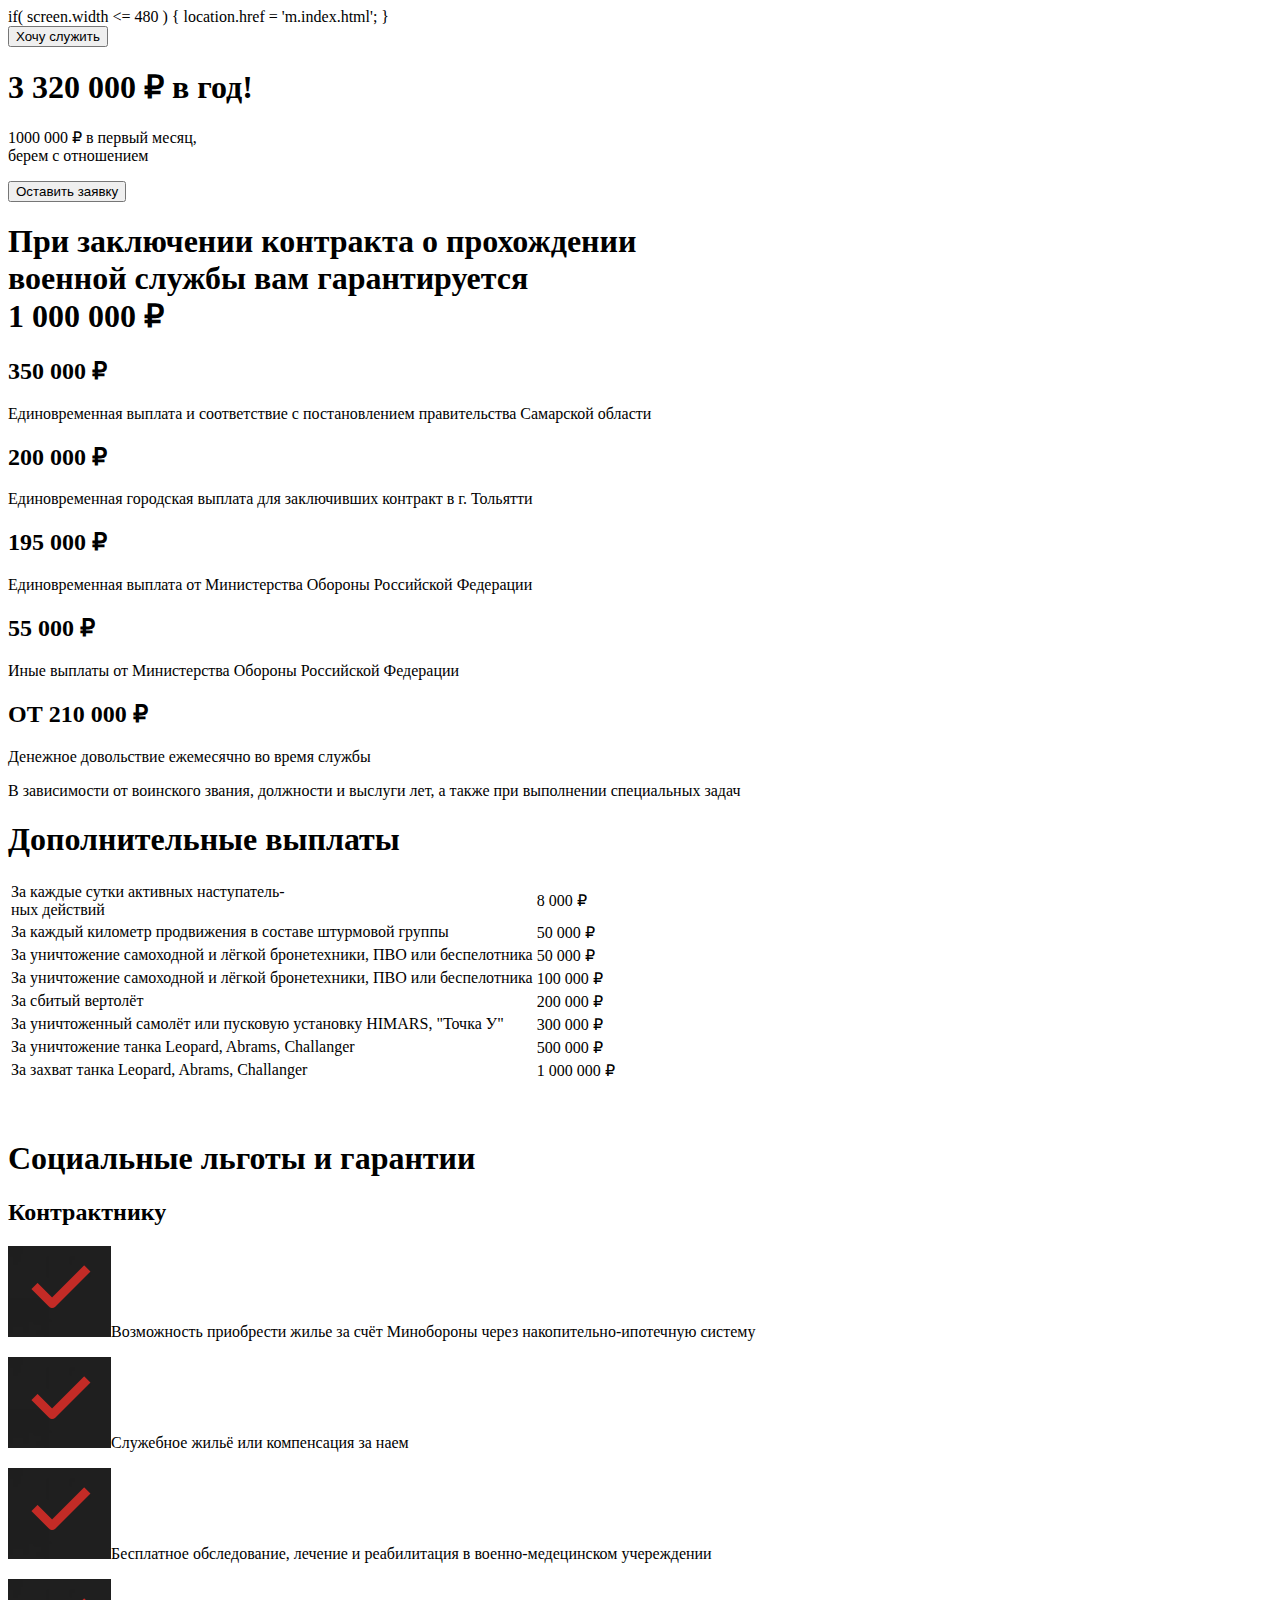
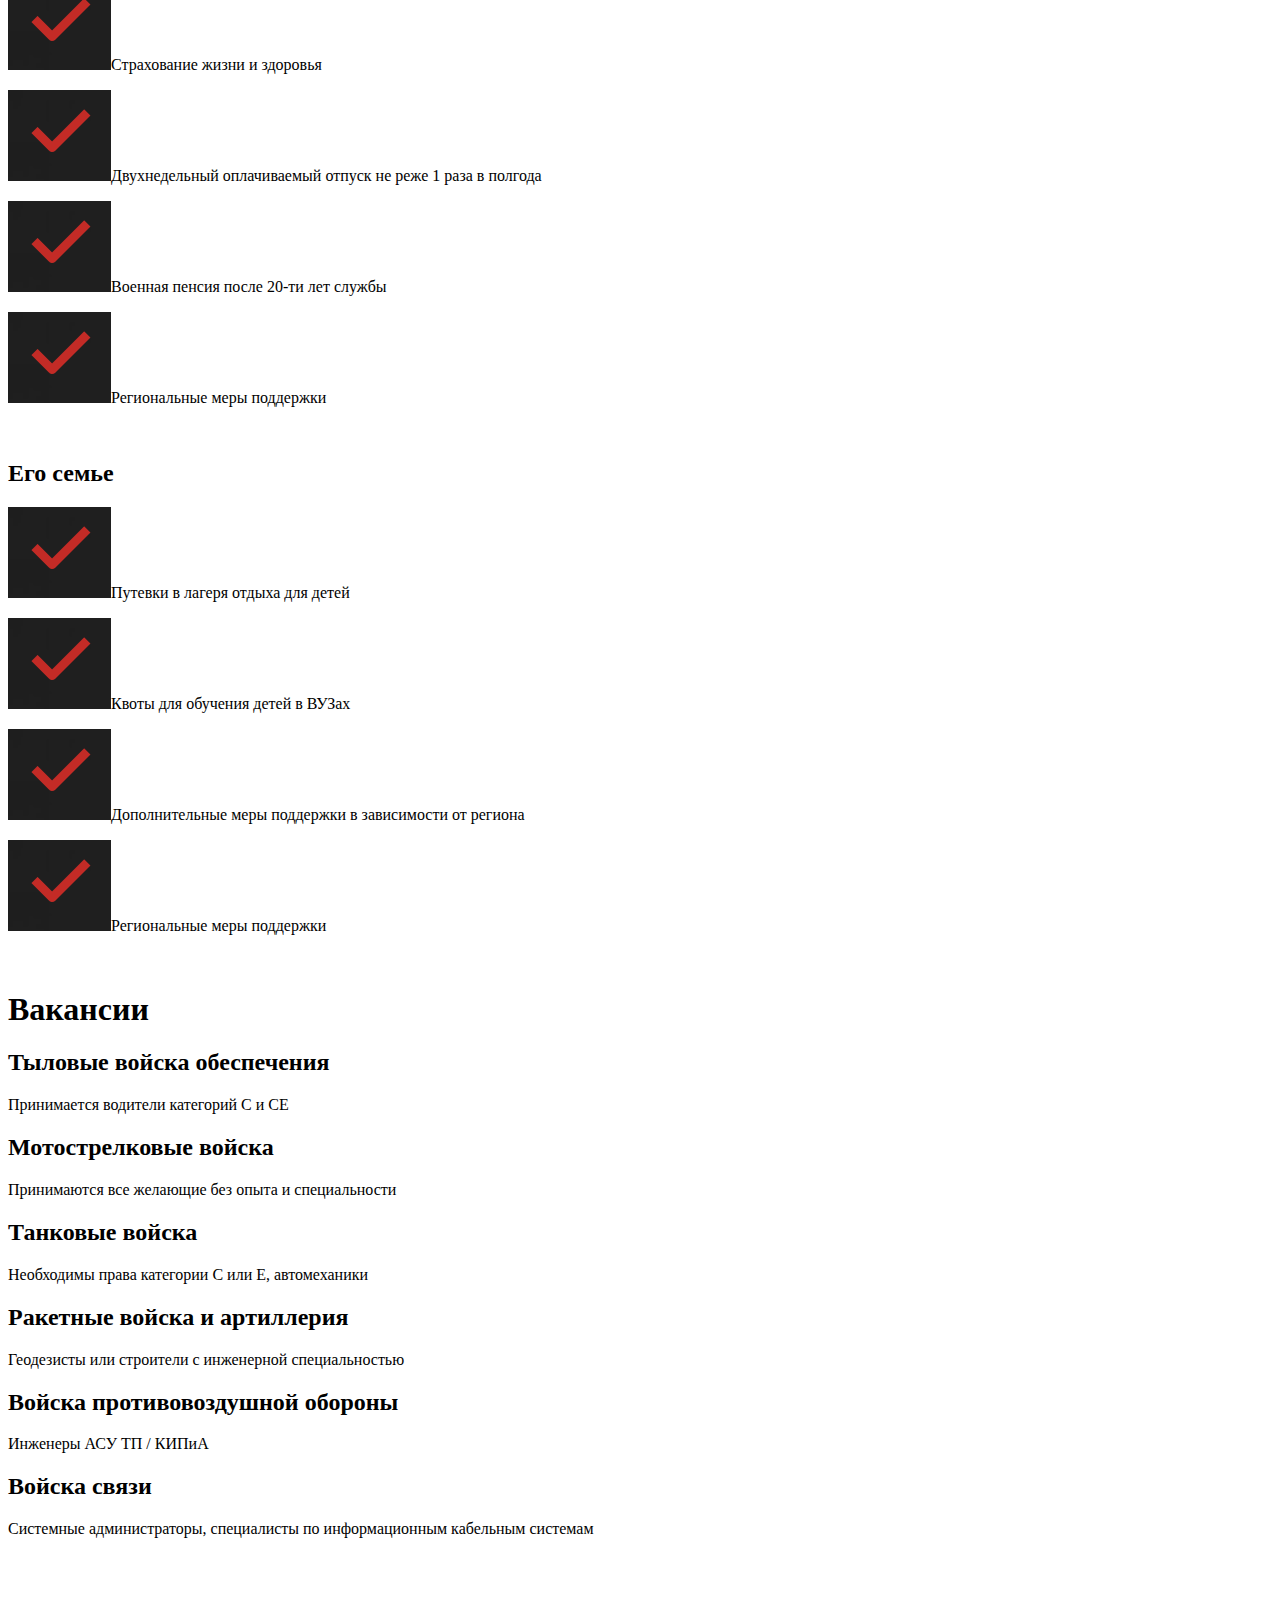
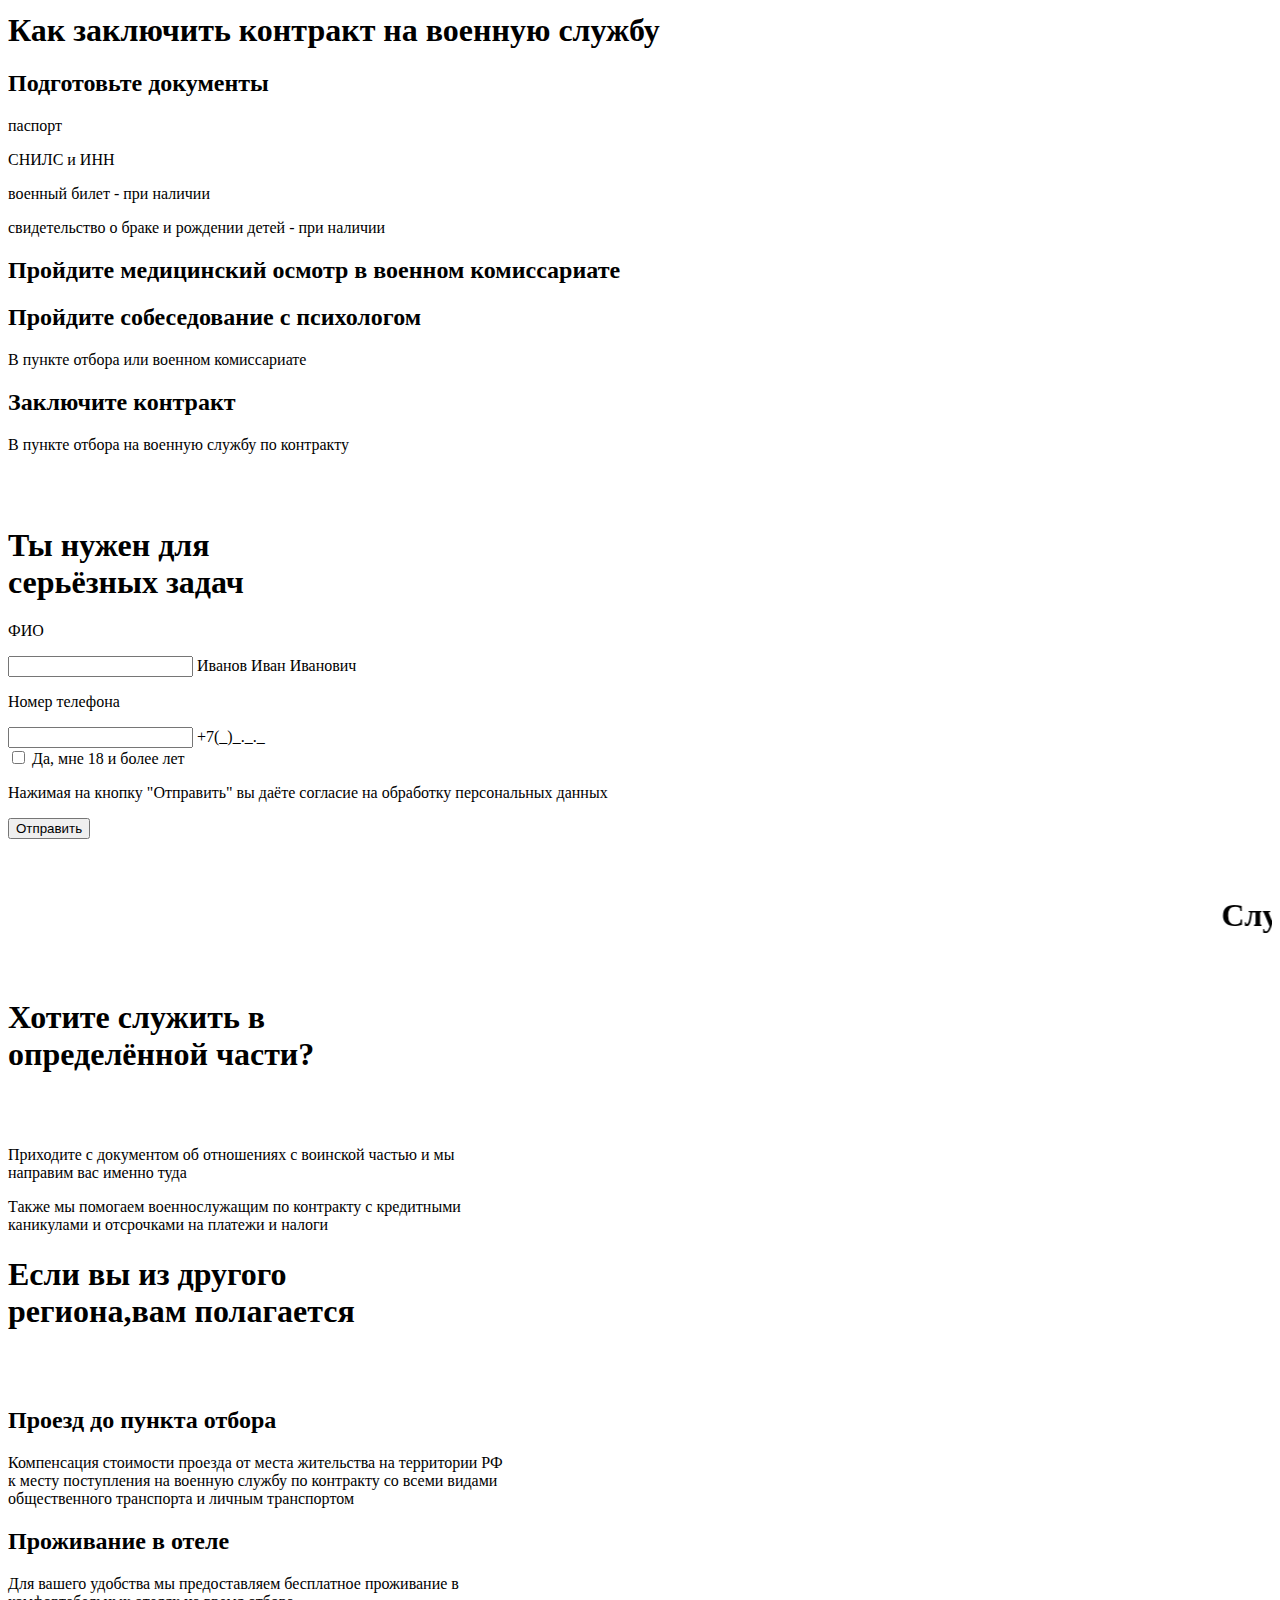
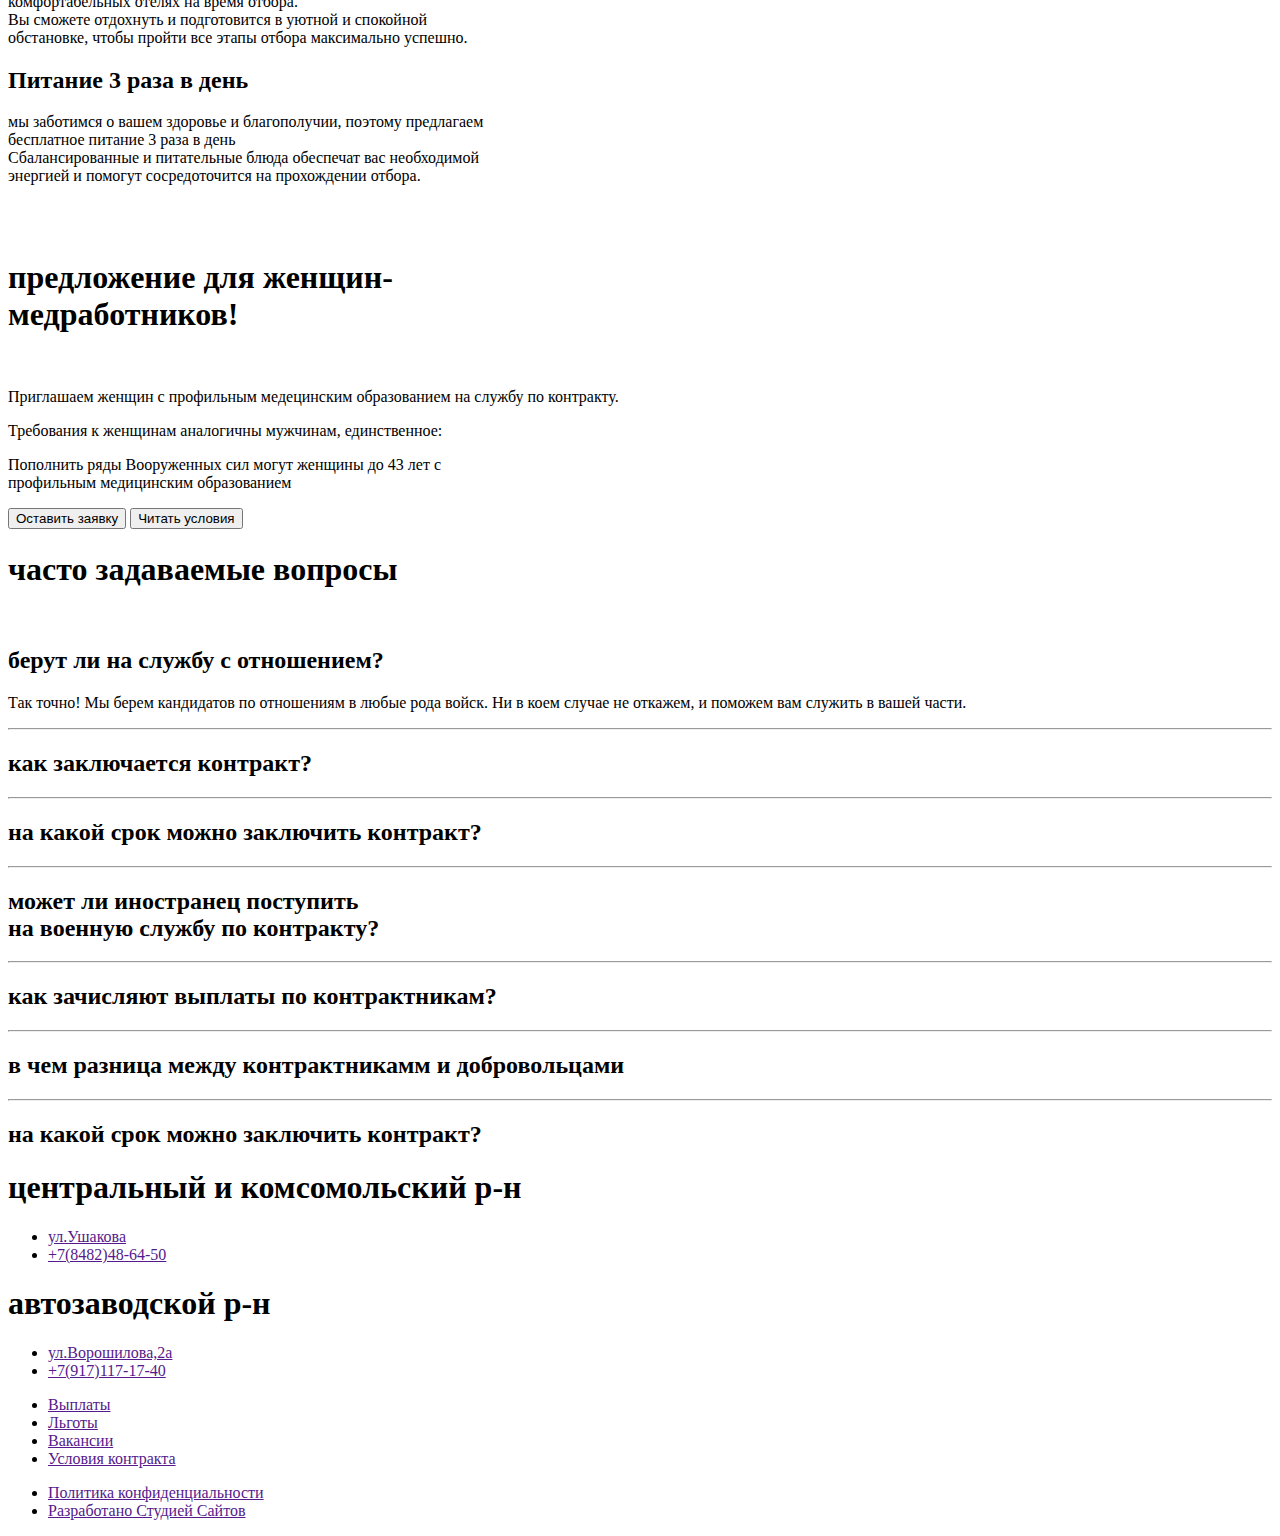
==== m.index.html @ 11452a73 "Add files via upload" ====
<!DOCTYPE html>
<html lang="en">
<head>
    <meta charset="UTF-8">
    <meta http-equiv="X-UA-Compatible" content="IE=edge">
    <meta name="viewport" content="width=device-width, initial-scale=1.0">
    <title>Индекс (М)</title>
    <a href="tel:15032084566" class="phone-link"></a>
    <link rel="stylesheet" href="mobile.css" media="handheld, only screen and (max-device-width:480px)"/>
    if( screen.width <= 480 ) {
     location.href = 'm.index.html';
    }
</head>
<body>
    <!--Шапка сайта header-->
    <header>
        <div class="contener">
            <div class="right_header">
                <button>Хочу служить</button>
            </div>
        </div>
    </header>

    <!--Баннер Hero Block-->
    <div class="HeroBlock">
        <div class="contener">
            <div class="padding">
                <h1>3 320 000 ₽ в год!</h1>
                <p>1000 000 ₽ в первый месяц, <br> берем с отношением</p>
                <button>Оставить заявку</button>
            </div>
        </div>
    </div>
    
    <!--Контракт Payouts-->
    <div class="Payouts">
        <div class="contener">
            <div class="padding">
                <h1>
                    При заключении контракта о прохождении<br>военной службы вам гарантируется<br>
                    <div class="price">
                        1 000 000 ₽
                    </div>
                </h1>
                
                <h2>350 000 ₽</h2>
                <p>Единовременная выплата и соответствие с постановлением правительства Самарской области</p>
                
                <h2>200 000 ₽</h2>
                <p>Единовременная городская выплата для заключивших контракт в г. Тольятти</p>
                
                <h2>195 000 ₽</h2>
                <p>Единовременная выплата от Министерства Обороны Российской Федерации</p>
                
                <h2>55 000 ₽</h2>
                <p>Иные выплаты от Министерства Обороны Российской Федерации</p>
                
                <h2>ОТ 210 000 ₽</h2>
                <p>Денежное довольствие ежемесячно во время службы</p>
                <p>В зависимости от воинского звания, должности и выслуги лет, а также при выполнении специальных задач</p>
                
            </div>
        </div>
    </div>

    <!--Дополнительные выплаты Additional Payouts-->
    <div class="AdditionalPayouts">
        <div class="contener">
            <div class="padding">
                <h1>Дополнительные выплаты</h1>
                <table>
                    <tr>
                        <td>За каждые сутки активных наступатель-<br>ных действий</td>
                        <div class="payment">
                            <td>8 000 ₽</td>
                        </div>
                    </tr>
                    <tr>
                        <td>За каждый километр продвижения в составе штурмовой группы</td>
                        <div class="payment">
                            <td>50 000 ₽</td>
                        </div>
                    </tr>
                    <tr>
                        <td>За уничтожение самоходной и лёгкой бронетехники, ПВО или беспелотника</td>
                        <div class="payment">
                            <td>50 000 ₽</td>
                        </div>
                    </tr>
                    <tr>
                        <td>За уничтожение самоходной и лёгкой бронетехники, ПВО или беспелотника</td>
                        <div class="payment">
                            <td>100 000 ₽</td>
                        </div>
                    </tr>
                    <tr>
                        <td>За сбитый вертолёт</td>
                        <div class="payment">
                            <td>200 000 ₽</td>
                        </div>
                    </tr>
                    <tr>
                        <td>За уничтоженный самолёт или пусковую установку HIMARS, "Точка У"</td>
                        <div class="payment">
                            <td>300 000 ₽</td>
                        </div>
                    </tr>
                    <tr>
                        <td>За уничтожение танка Leopard, Abrams, Challanger</td>
                        <div class="payment">
                            <td>500 000 ₽</td>
                        </div>
                    </tr>
                    <tr>
                        <td>За захват танка Leopard, Abrams, Challanger</td>
                        <div class="payment">
                            <td>1 000 000 ₽</td>
                        </div>
                    </tr>
                </table>
            </div>
        </div>
    </div>
    <br></br>

    <!--Льготы и гарантии Social Benefits-->
    <div class="SocialBenefits">
        <div class="contener">
            <h1>Социальные льготы и гарантии</h1>
            <div class="contractor">
                <!--Контрактнику-->
                <h2>Контрактнику</h2>
                <p><img src="img/галочка.png" alt="">Возможность приобрести жилье за счёт Минобороны через накопительно-ипотечную систему</p>
                <p><img src="img/галочка.png" alt="">Служебное жильё или компенсация за наем</p>
                <p><img src="img/галочка.png" alt="">Бесплатное обследование, лечение и реабилитация в военно-медецинском учереждении</p>
                <p><img src="img/галочка.png" alt="">Страхование жизни и здоровья</p>
                <p><img src="img/галочка.png" alt="">Двухнедельный оплачиваемый отпуск не реже 1 раза в полгода</p>
                <p><img src="img/галочка.png" alt="">Военная пенсия после 20-ти лет службы</p>
                <p><img src="img/галочка.png" alt="">Региональные меры поддержки</p>
            </div>
        </div>
    <br>
    </div>
    <div class="SocialBenefits">
        <div class="contener">
            <div class="family">
                <!--Его семье-->
                <h2>Его семье</h2>
                <p><img src="img/галочка.png" alt="">Путевки в лагеря отдыха для детей</p>
                <p><img src="img/галочка.png" alt="">Квоты для обучения детей в ВУЗах</p>
                <p><img src="img/галочка.png" alt="">Дополнительные меры поддержки в зависимости от региона</p>
                <p><img src="img/галочка.png" alt="">Региональные меры поддержки</p>
            </div>
        </div>
    </div>
<br>
<!--Вакансии Vacancies-->
<div class="Vacancies">
    <div class="contener">
        <!--<div class="product_top">
            <div class="product_top_left">
                <img src="img/9.jpg" alt="">
            </div>-->
            <div class="product_top_right">
                <div class="product_top_right">
                    <h1>Вакансии</h1>
                    
                    <h2>Тыловые войска обеспечения</h2>
                    <p>Принимается водители категорий C и CE</p>
                    
                    <h2>Мотострелковые войска</h2>
                    <p>Принимаются все желающие без опыта и специальности</p>
                    
                    <h2>Танковые войска</h2>
                    <p>Необходимы права категории C или Е, автомеханики</p>
                    
                    <h2>Ракетные войска и артиллерия</h2>
                    <p>Геодезисты или строители с инженерной специальностью</p>
                    
                    <h2>Войска противовоздушной обороны</h2>
                    <p>Инженеры АСУ ТП / КИПиА</p>
                    
                    <h2>Войска связи</h2>
                    <p>Системные администраторы, специалисты по информационным кабельным системам</p>
                </div>
            </div>
    </div>
</div>
<br></br>
<!--Контракт Сontract Terms-->
<div class="СontractTerms">
    <div class="contener">
        <h1>Как заключить контракт на военную службу</h1>
        
        <h2>Подготовьте документы</h2>
        <p>паспорт</p>
        <p>СНИЛС и ИНН</p>
        <p>военный билет - при наличии</p>
        <p>свидетельство о браке и рождении детей - при наличии</p>
        
        <h2>Пройдите медицинский осмотр в военном комиссариате</h2>
        
        <h2>Пройдите собеседование с психологом</h2>
        <p>В пункте отбора или военном комиссариате</p>
        
        <h2>Заключите контракт</h2>
        <p>В пункте отбора на военную службу по контракту</p>
        
        <br></br>
    </div>  
</div>

<!--Регистрация CTA-->
<div class="CTA">
    <div class="contener">
        <div class="product_top">
            <div class="product_top_left">
                <h1>Ты нужен для<br>серьёзных задач</h1>
            </div>
                        <div class="product_top_right_price_left">
                                <div class="price">
                                    <div class="contener">
                                        <form action="">
                                            <p>ФИО</p>
                                            <div class="product_top_right_price_left_btn">
                                            <span>
                                                <input type="" id="Иванов Иван Иванович" name="kg">
                                                <label for="Иванов Иван Иванович">Иванов Иван Иванович</label>
                                            </span>
                                            </div>
                                        </form>
                                        <form action="">
                                            <p>Номер телефона</p>
                                            <div class="product_top_right_price_left_btn">
                                            <span>
                                                <input type="" id="1" name="kg">
                                                <label for="2">+7(_)_._._</label>
                                            </span>
                                            </div>
                                        </form>
                                    </div>
                                </div>
                            <div class="checkbox">
                                <input type="checkbox" name="subscribe"> Да, мне 18 и более лет
                            </div>
                            <div class="approval">
                               <p>Нажимая на кнопку "Отправить" вы даёте согласие на обработку персональных данных </p> 
                            </div>
                            <button>Отправить</button>
                        </div>
                    </div>
            </div>
        </div>
    </div>
</div>

<!--Бегущая строка Separator-->
<div class="Separator">
    <div class="contener">
            <br><br>
            <marquee><h1>Служба по контракту - престижная мужская работа</h1></marquee>
            <br><br>
    </div>  
</div>

<!--Реклама Frame 82 help-->
<div class="help">
    <div class="contener">
            <h1>Хотите служить в <br> определённой части?</h1>
            <br></br>
            <p>Приходите с документом об отношениях с воинской частью и мы <br> направим вас именно туда</p>
            <p>Также мы помогаем военнослужащим по контракту с кредитными <br> каникулами и отсрочками на платежи и налоги</p>
    </div>  
</div>

<!--Другой регион Frame 81 company-->
<div class="company">
    <div class="contener">
            <h1>Если вы из другого<br>региона,вам полагается</h1>
            <br></br>
            <div class="transit">
                <h2>Проезд до пункта отбора</h2>
                <p>Компенсация стоимости проезда от места жительства на территории РФ 
                <br> к месту поступления на военную службу по контракту со всеми видами 
                <br> общественного транспорта и личным транспортом</p>
            </div>
            
            <div class="habitation">
                <h2>Проживание в отеле</h2>
                <p>Для вашего удобства мы предоставляем бесплатное проживание в <br> комфортабельных отелях на время отбора. <br>
                Вы сможете отдохнуть и подготовится в уютной и спокойной <br> обстановке, чтобы пройти все этапы отбора максимально успешно.</p>
            </div>
            
            <div class="nutrition">
                <h2>Питание 3 раза в день</h2>
                <p>мы заботимся о вашем здоровье и благополучии, поэтому предлагаем <br>
                бесплатное питание 3 раза в день<br>
                Сбалансированные и питательные блюда обеспечат вас необходимой <br>
                энергией и помогут сосредоточится на прохождении отбора.</p>
                <br></br>
            </div>
    </div>  
</div>

<!--Предложение для женщин Offer to Nurses-->
    <div class="OfferToNurses">
        <div class="contener">
            <div class="padding">
                <h1>предложение для женщин-<br>медработников!</h1>
                <br>
                <p>Приглашаем женщин с профильным медецинским образованием на службу по контракту.</p>
                
                <p>Требования к женщинам аналогичны мужчинам, единственное:</p>
                
                <p>Пополнить ряды Вооруженных сил могут женщины до 43 лет с<br>
                профильным медицинским образованием</p>
                
                <button>Оставить заявку</button>
                <button>Читать условия</button>
            </div>
        </div>
    </div>
    
<!--Часто задаваемые вопросы FAQ-->
<div class="FAQ">
        <div class="contener">
            <div class="padding">
                <h1>часто задаваемые вопросы</h1>
                <br>
                <div class="red">
                    <h2>берут ли на службу с отношением?</h2>
                </div>
                <p>Так точно! Мы берем кандидатов по отношениям в любые рода войск. Ни в коем случае не откажем, и поможем вам служить в вашей части.</p>
                <hr>
                <h2>как заключается контракт?</h2>
                <hr>
                <h2>на какой срок можно заключить контракт?</h2>
                <hr>
                <div class="white">
                    <h2>может ли иностранец поступить<br>на военную службу по контракту?</h2>
                </div>
                <hr>
                <h2>как зачисляют выплаты по контрактникам?</h2>
                <hr>
                <h2>в чем разница между контрактникамм и добровольцами</h2>
                <hr>
                <h2>на какой срок можно заключить контракт?</h2>
            </div>
        </div>
</div>
    
<!--Подвал Footer-->
<div class="Footer">
    <div class="footer-middle">
        <div class="footer-menu clearfix">
            <h1>центральный и комсомольский р-н</h1>
            <ul>
                <li><a href="">ул.Ушакова</a></li>
                <li><a href="">+7(8482)48-64-50</a></li>
            </ul>
            <h1>автозаводской р-н</h1>
            <ul>
                <li><a href="">ул.Ворошилова,2а</a></li>  
                <li><a href="">+7(917)117-17-40</a></li>
            </ul>
        </div>
        <div class="footer-menu">
            <ul>
                    <li><a href="">Выплаты</a></li>
                    <li><a href="">Льготы</a></li>
                    <li><a href="">Вакансии</a></li>
                    <li><a href="">Условия контракта</a></li>
            </ul>
        </div>
        <div class="label">
            <ul>
                    <li><a href="">Политика конфиденциальности</a></li>
                    <li><a href="">Разработано Студией Сайтов</a></li>
            </ul>
        </div> 
    </div>
</div>
<?php include("m.style.css"); ?>

</body>
</html>
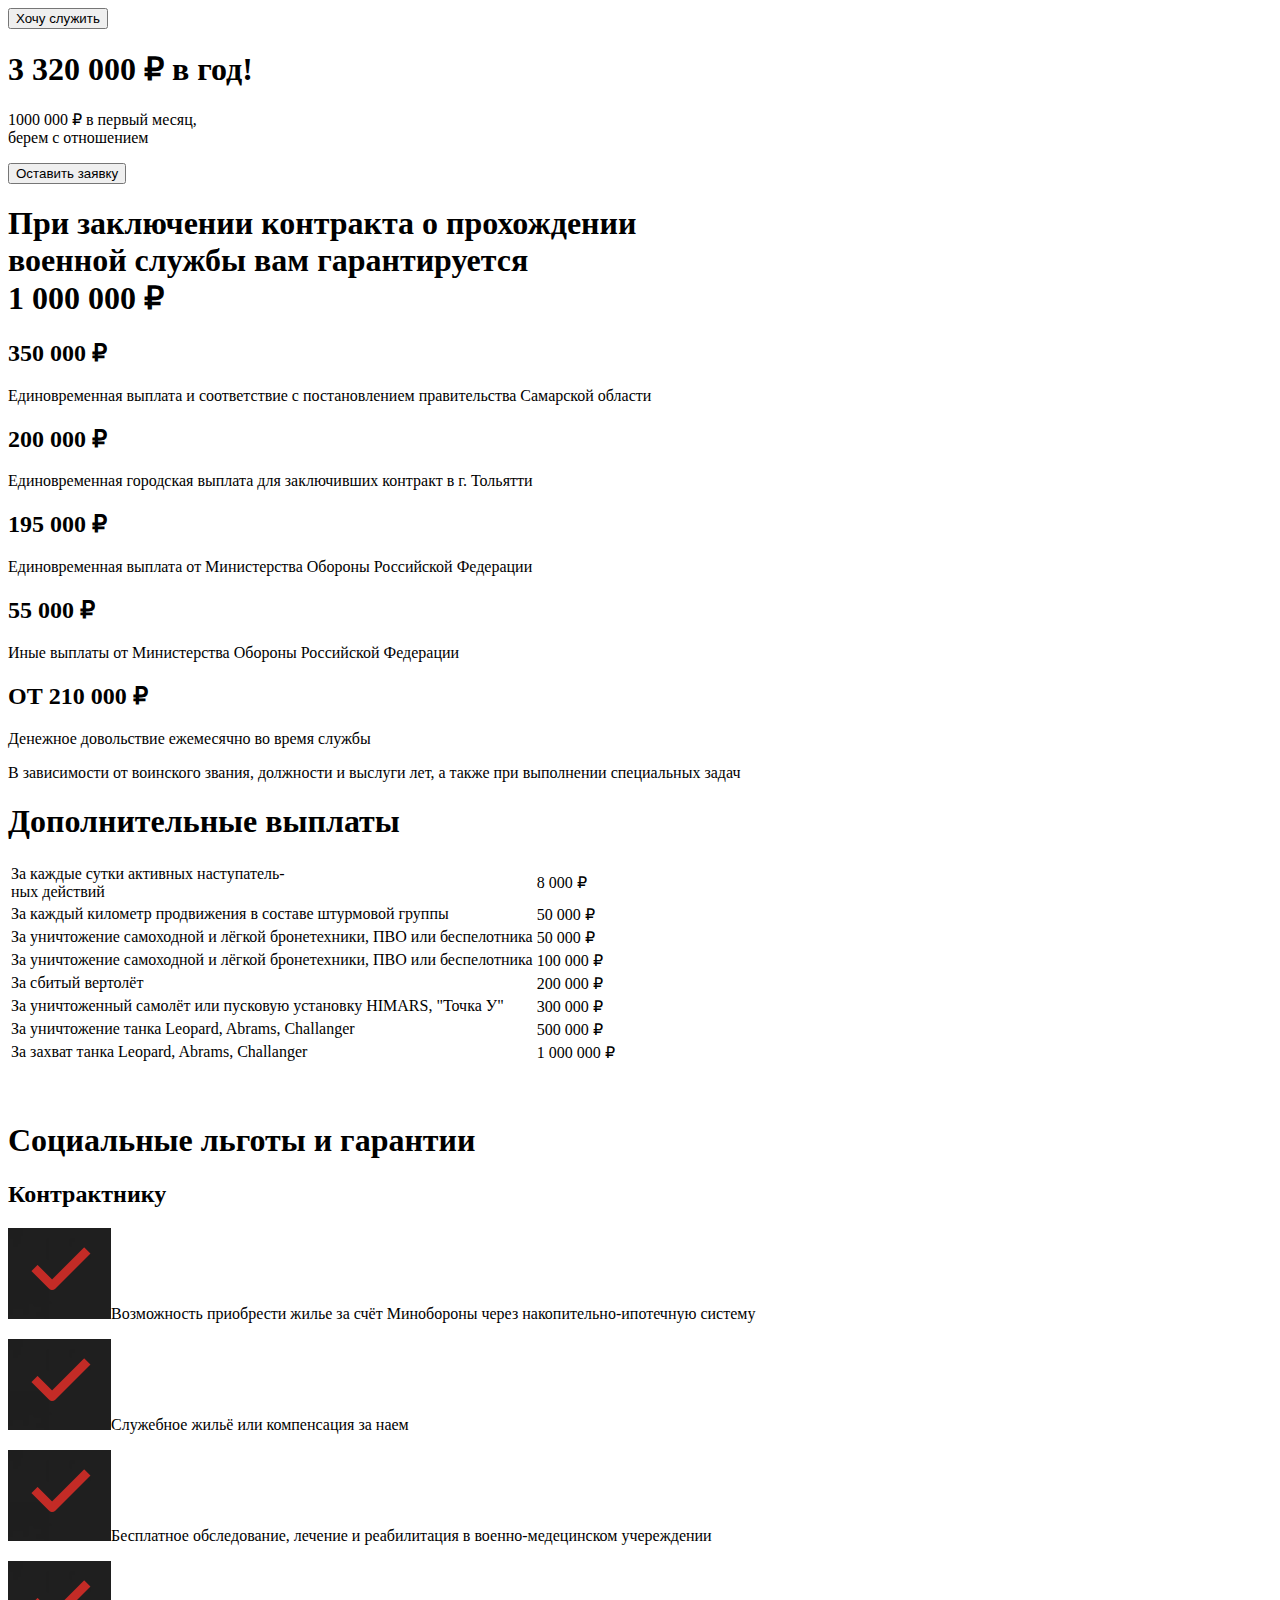
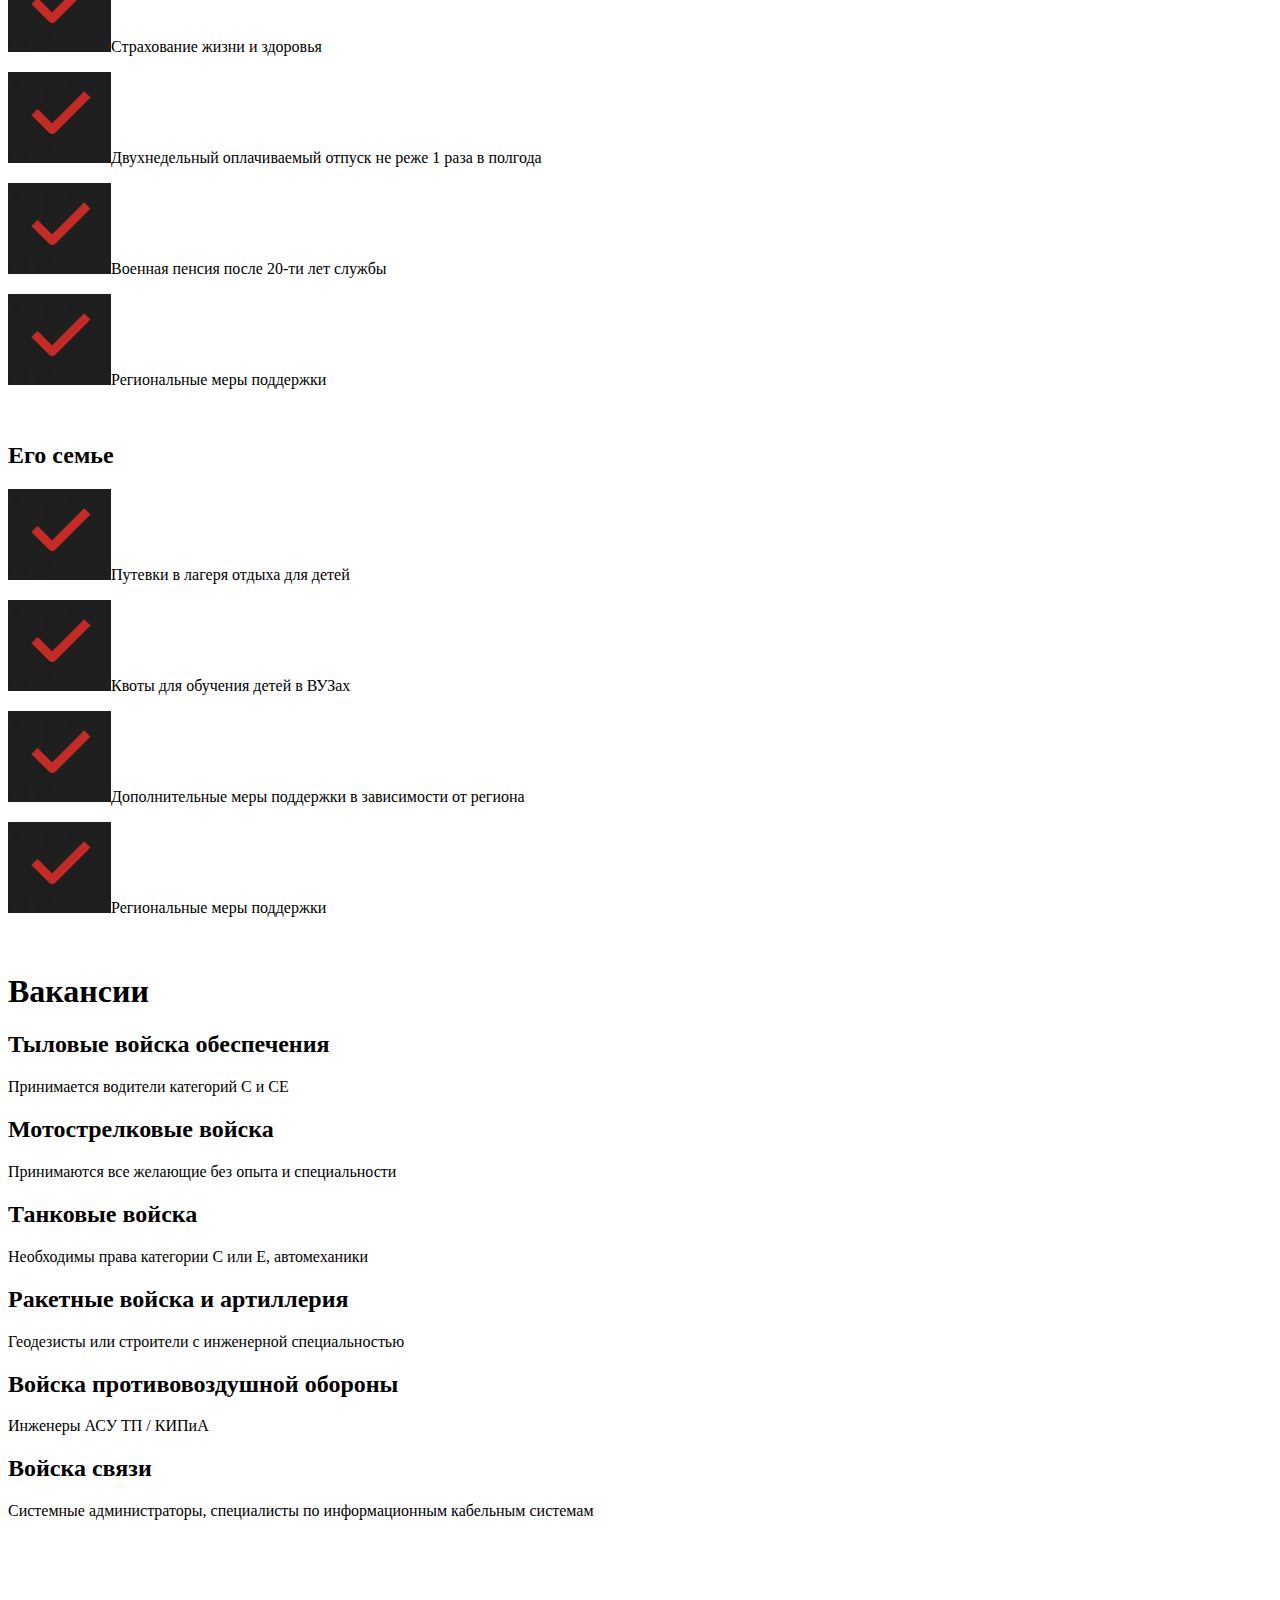
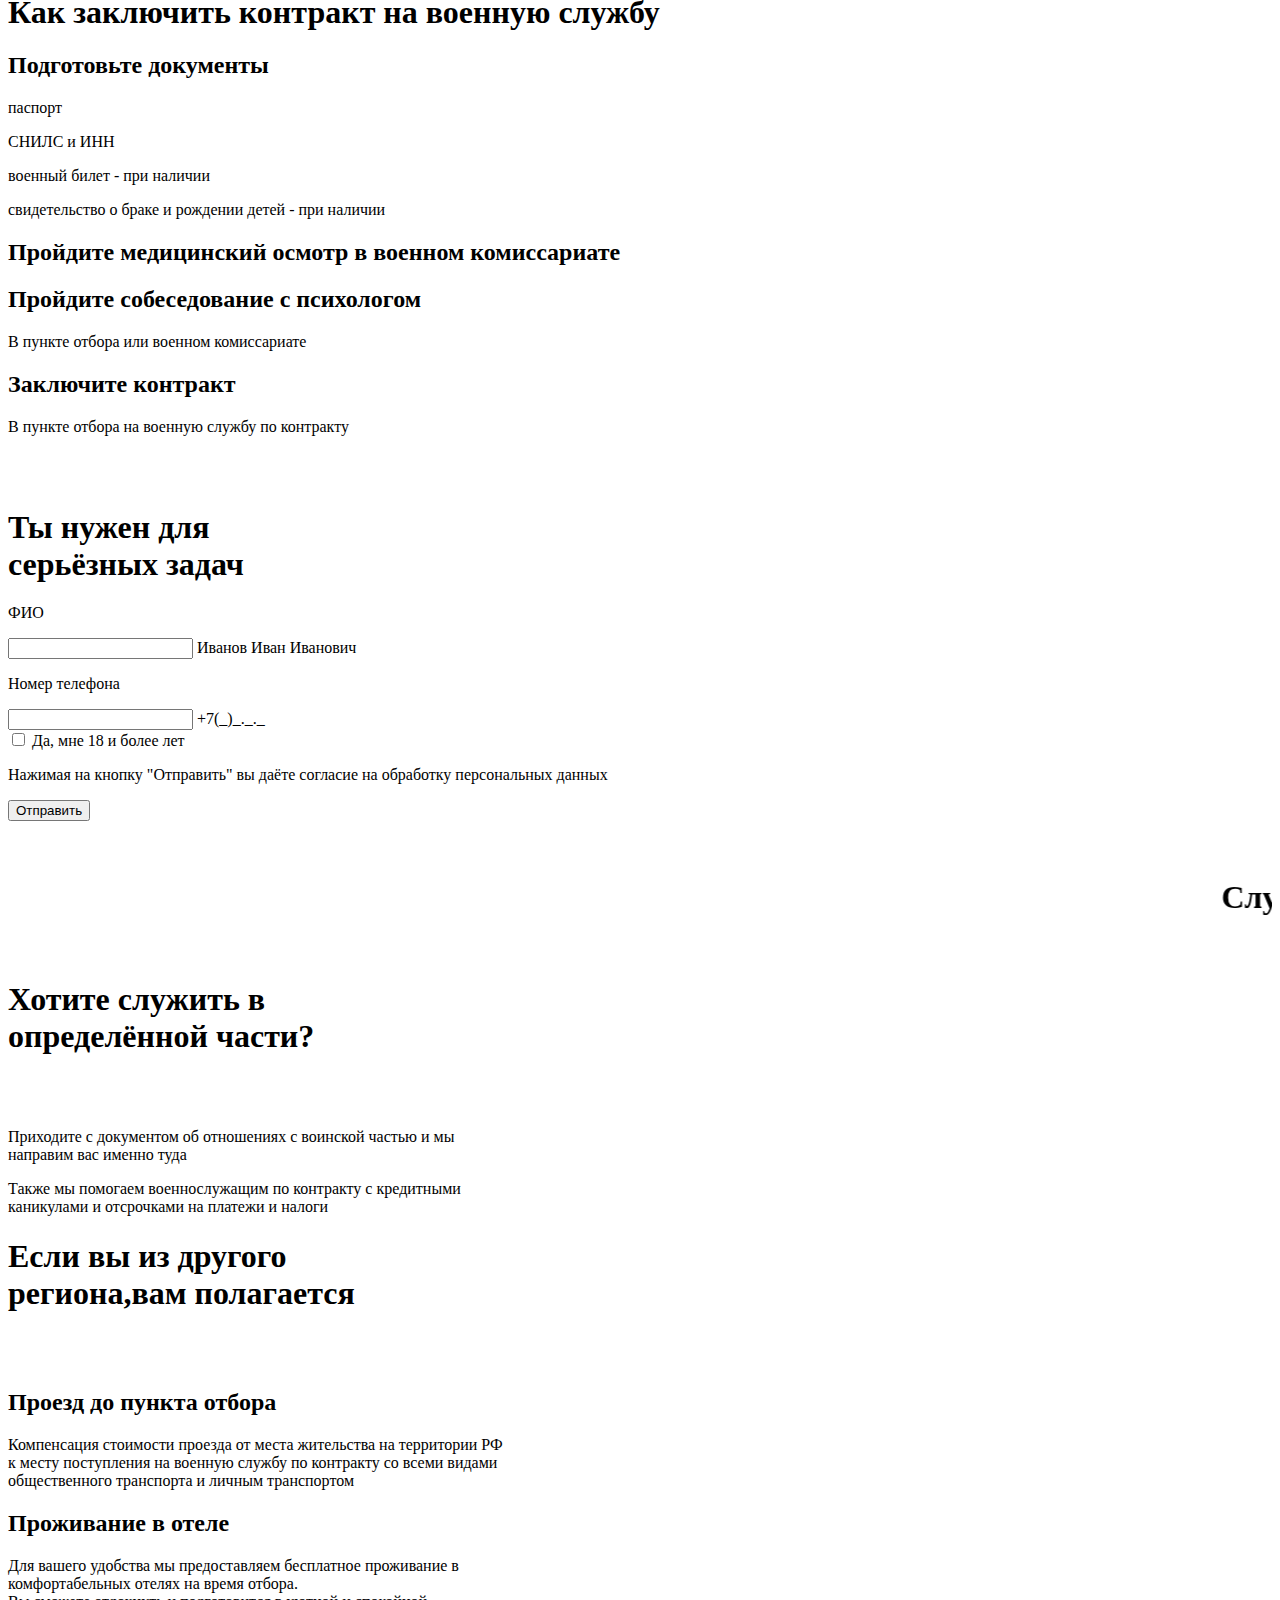
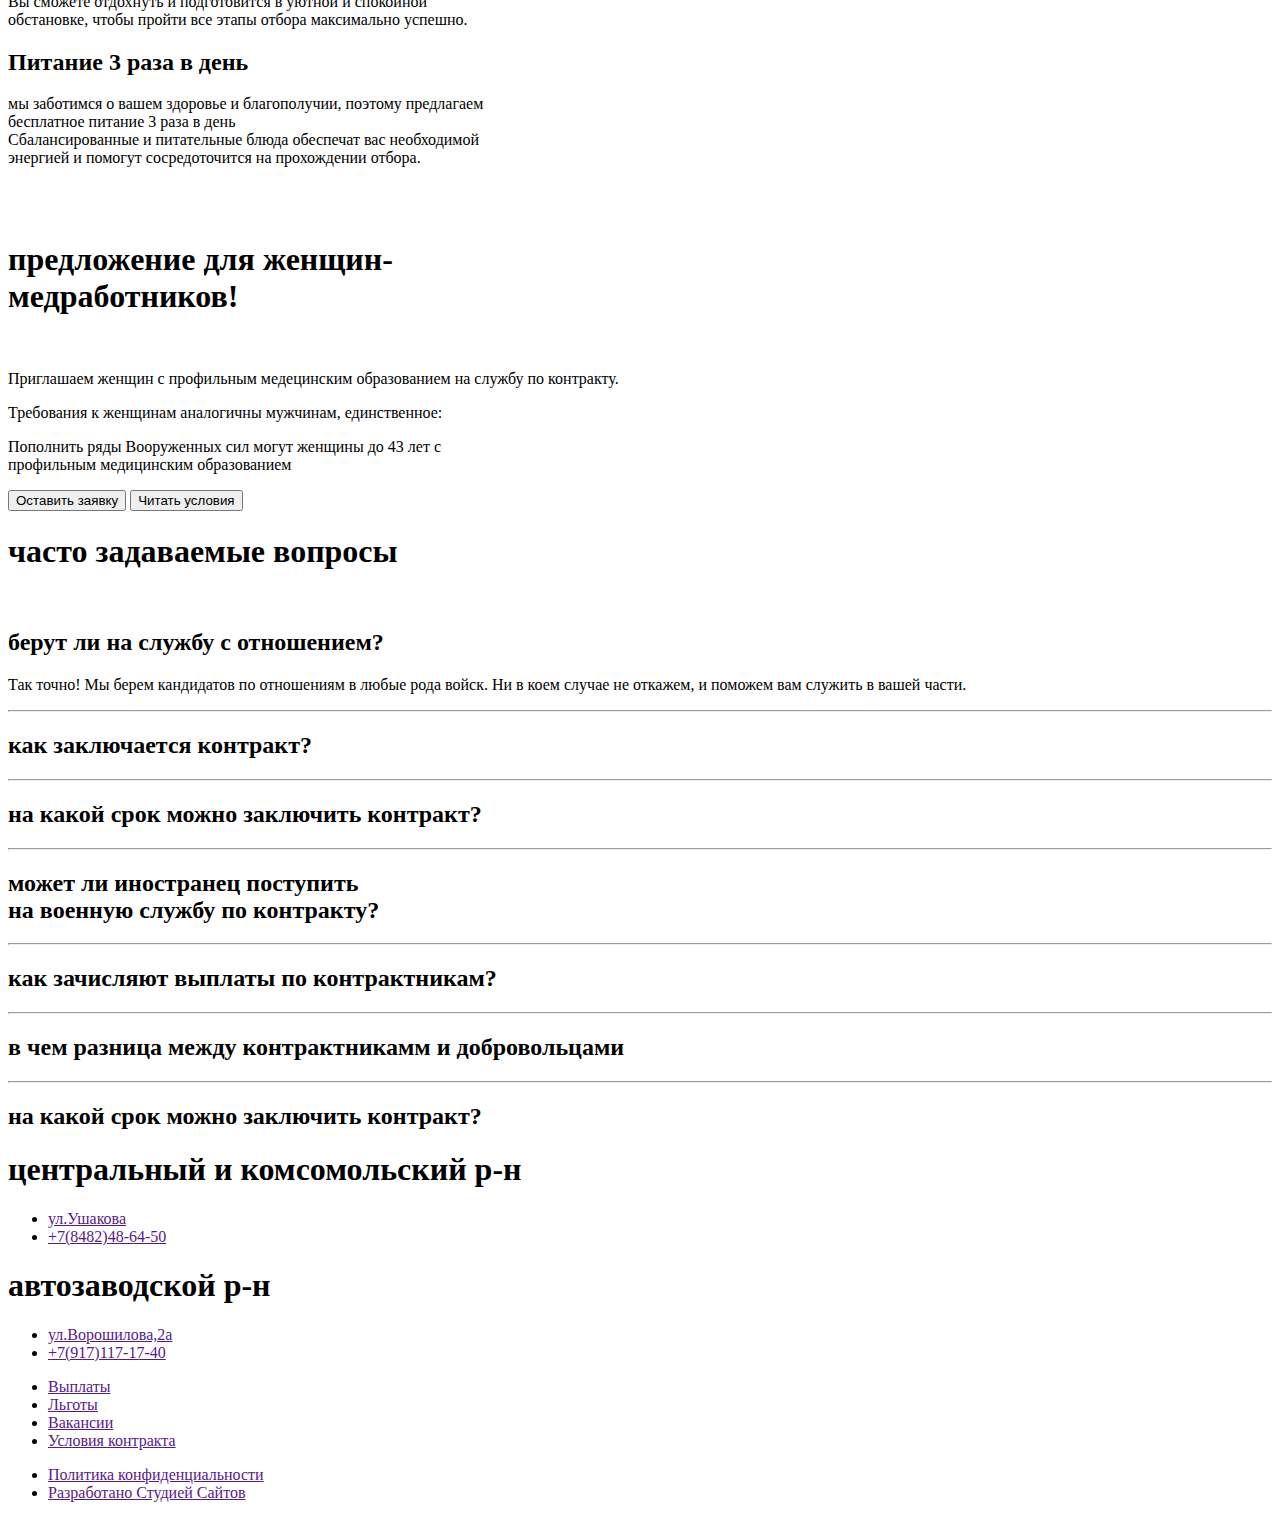
==== commit 15e35532: "m.index.html" ====
--- a/m.index.html
+++ b/m.index.html
@@ -6,10 +6,7 @@
     <meta name="viewport" content="width=device-width, initial-scale=1.0">
     <title>Индекс (М)</title>
     <a href="tel:15032084566" class="phone-link"></a>
-    <link rel="stylesheet" href="mobile.css" media="handheld, only screen and (max-device-width:480px)"/>
-    if( screen.width <= 480 ) {
-     location.href = 'm.index.html';
-    }
+    <link rel="stylesheet" href="m.css" media="handheld, only screen and (max-device-width:480px)"/>
 </head>
 <body>
     <!--Шапка сайта header-->
@@ -383,4 +380,4 @@
 <?php include("m.style.css"); ?>
 
 </body>
-</html>+</html>
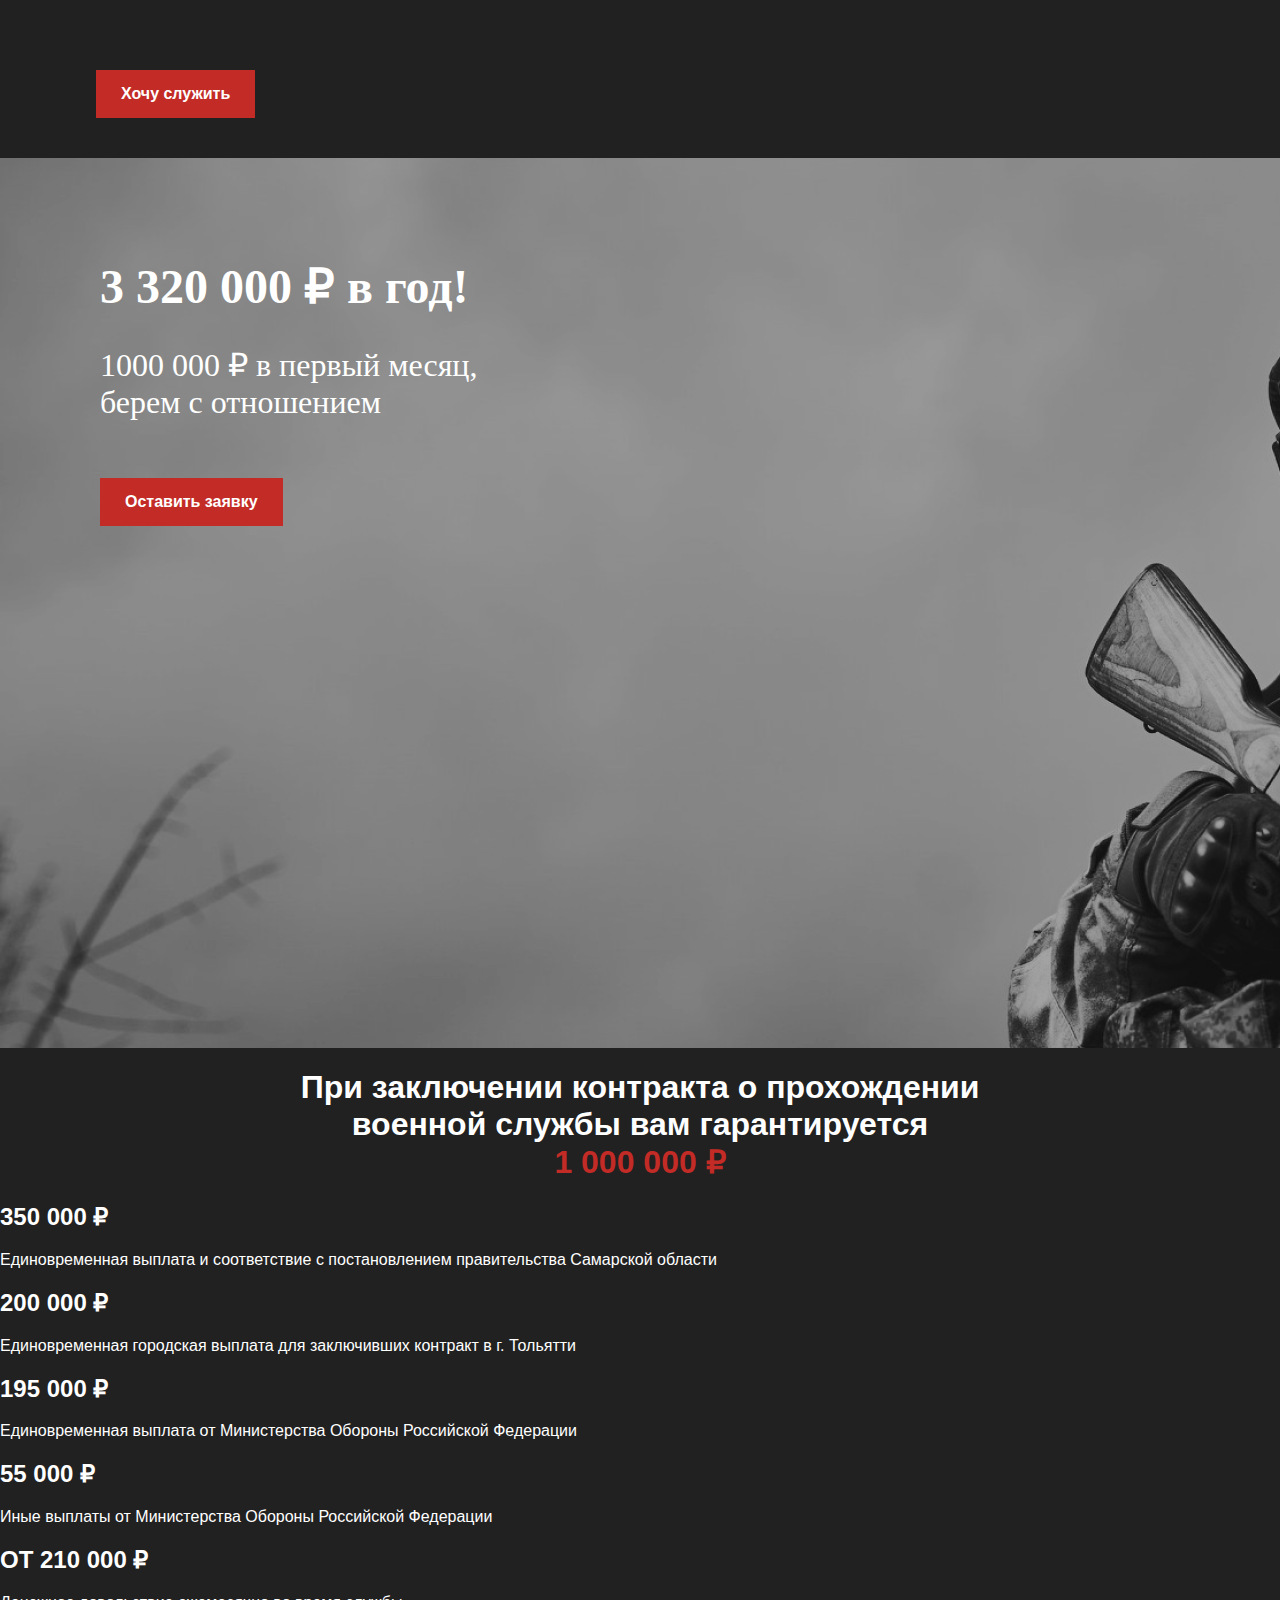
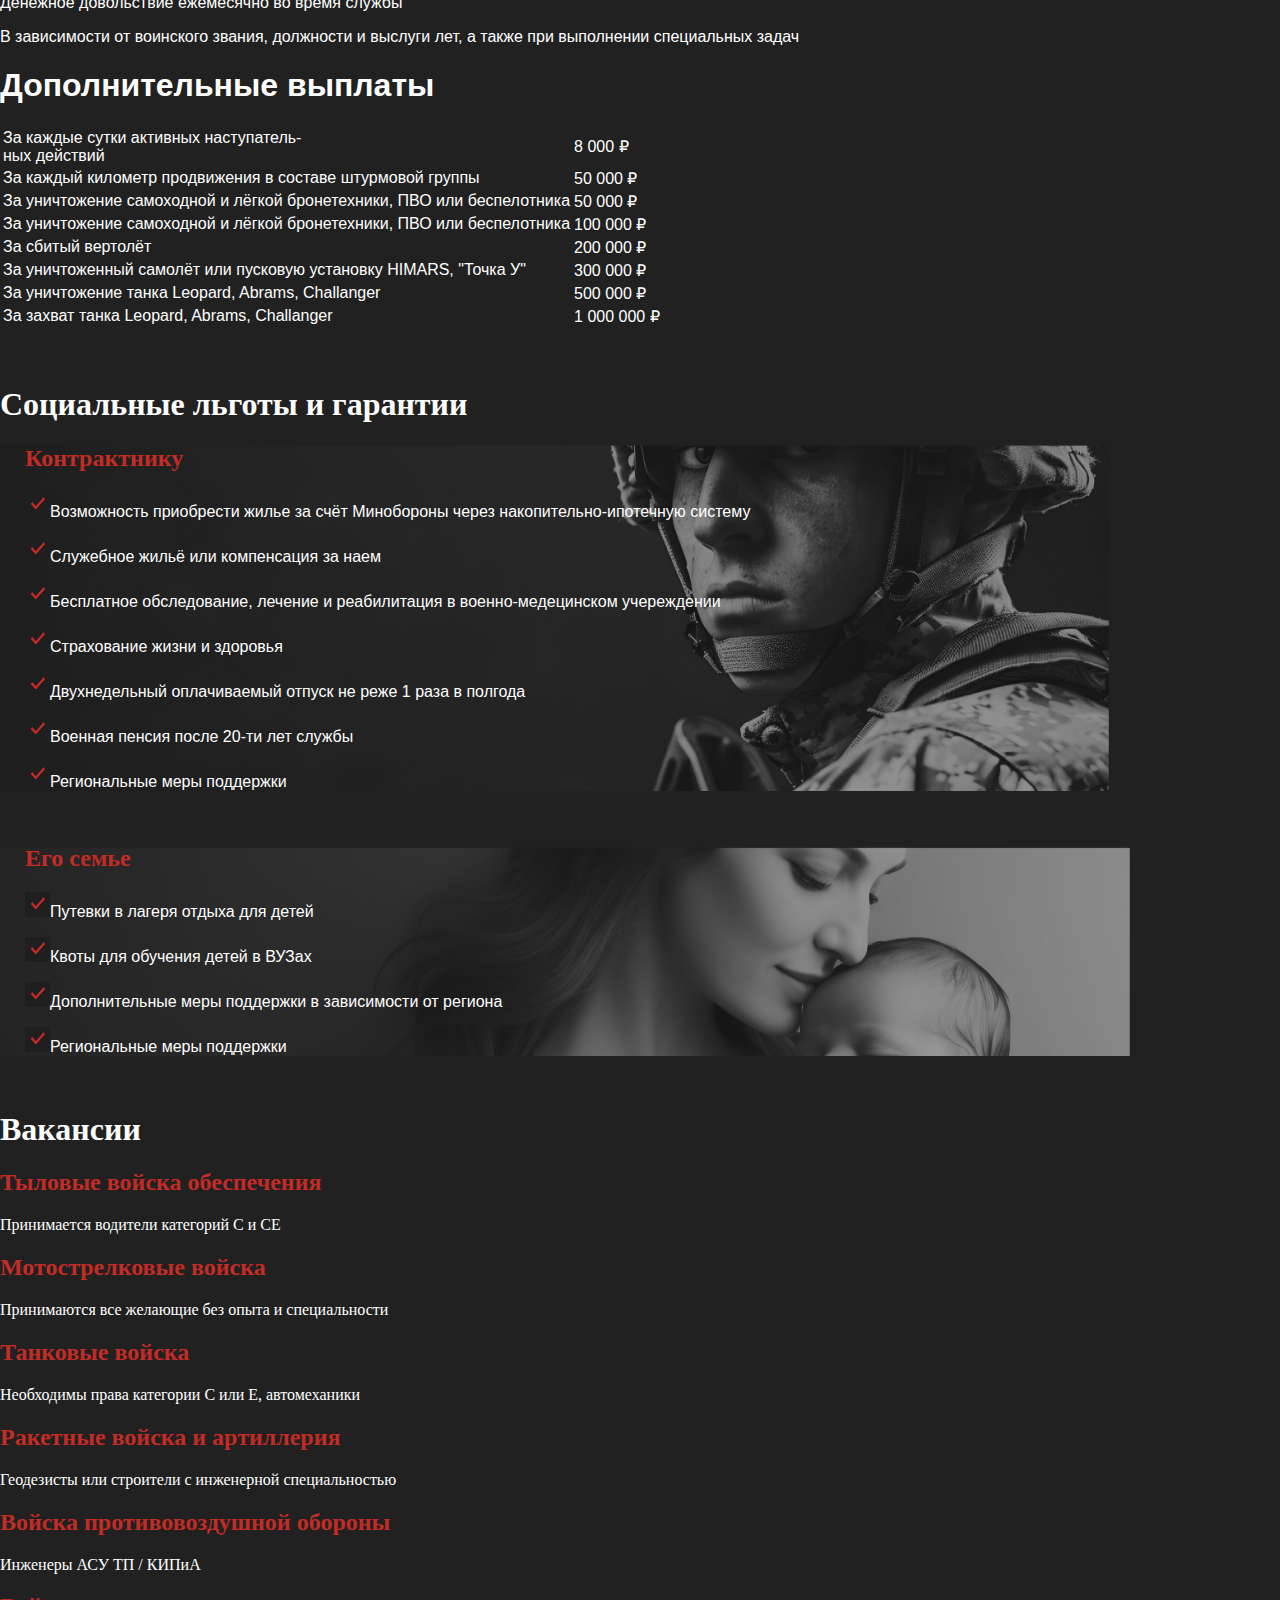
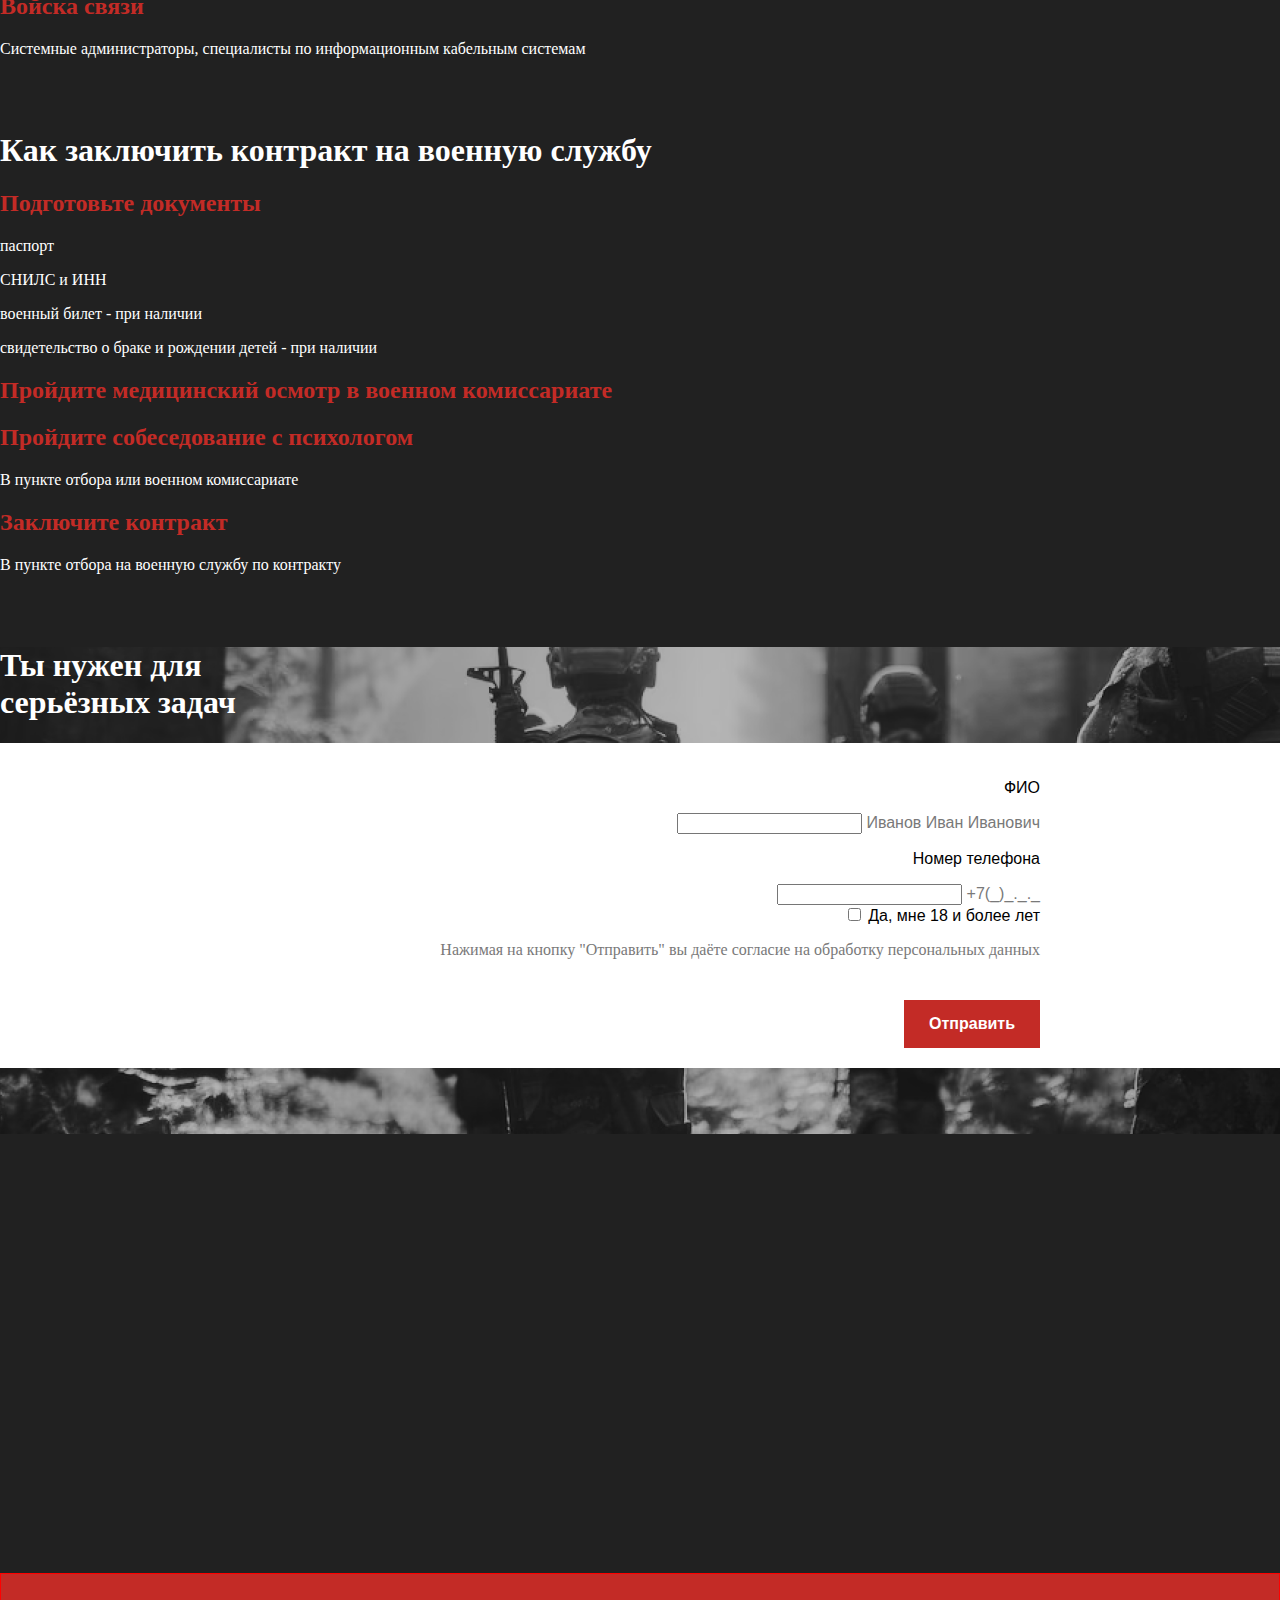
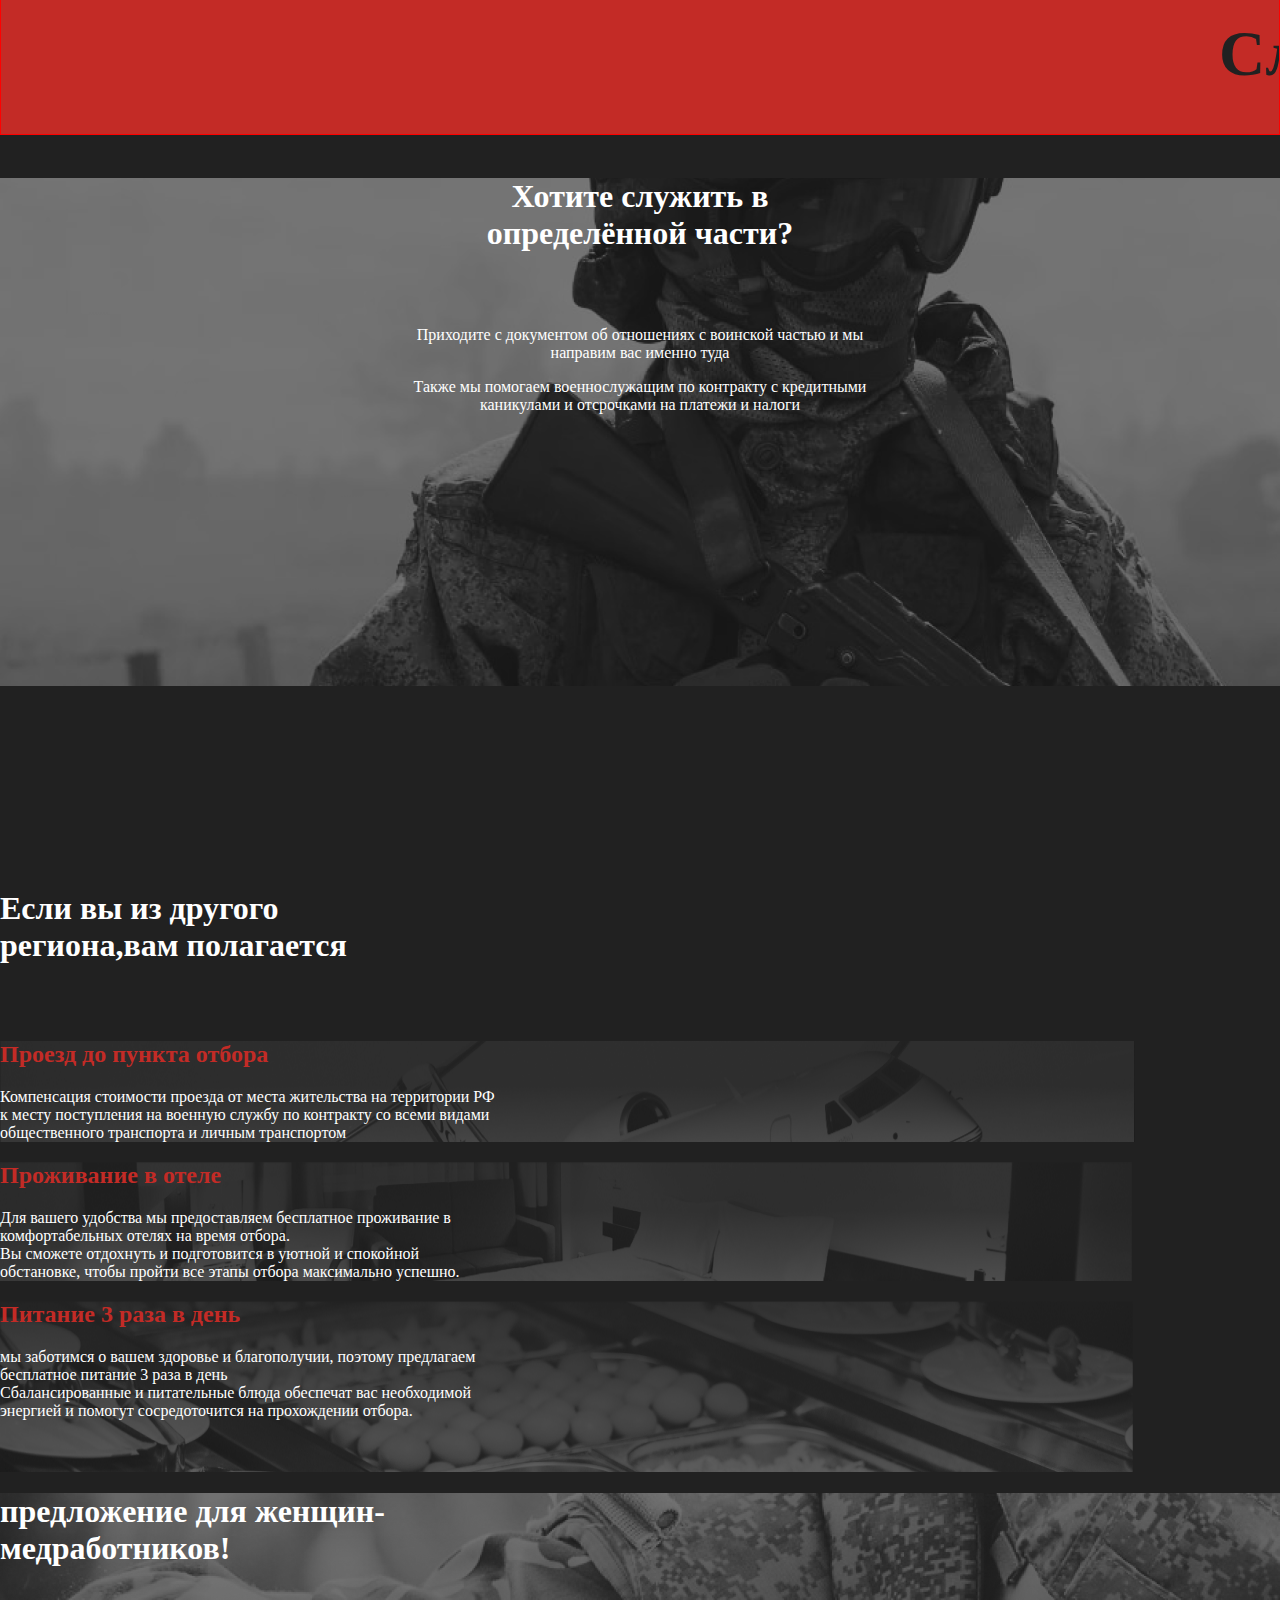
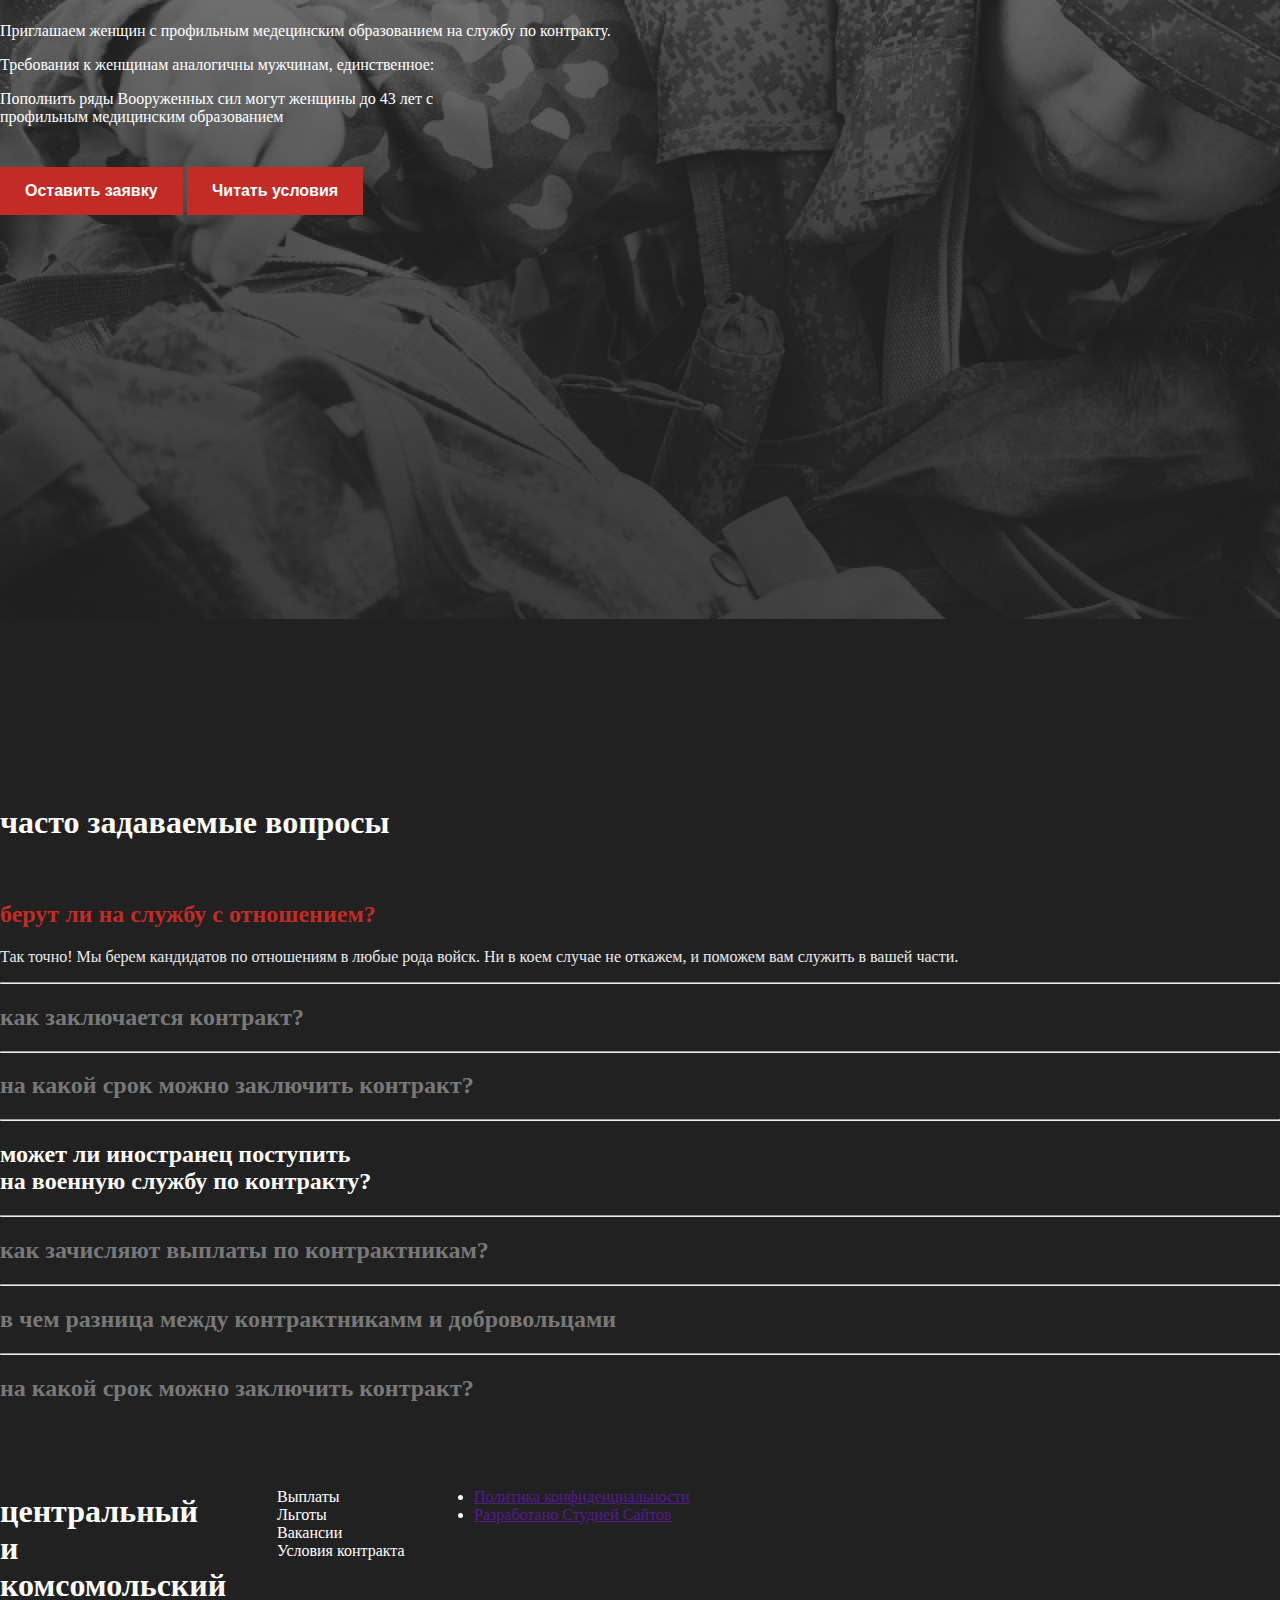
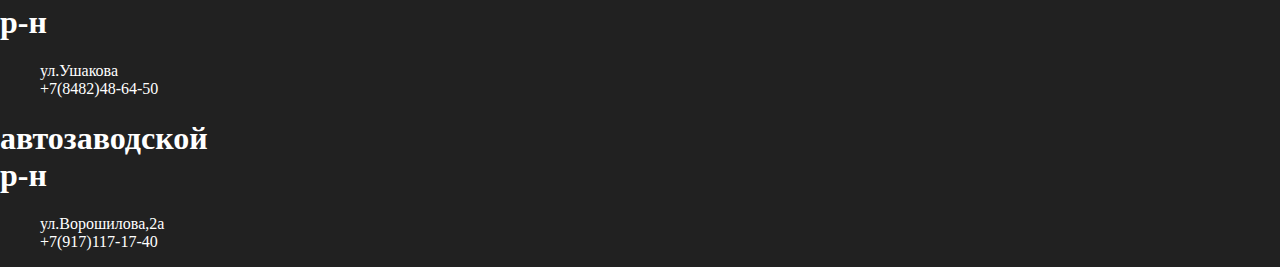
==== commit 87f903c7: "m.index.html" ====
--- a/m.index.html
+++ b/m.index.html
@@ -5,8 +5,7 @@
     <meta http-equiv="X-UA-Compatible" content="IE=edge">
     <meta name="viewport" content="width=device-width, initial-scale=1.0">
     <title>Индекс (М)</title>
-    <a href="tel:15032084566" class="phone-link"></a>
-    <link rel="stylesheet" href="m.css" media="handheld, only screen and (max-device-width:480px)"/>
+    <link rel="stylesheet" href="m.style.css">
 </head>
 <body>
     <!--Шапка сайта header-->
@@ -378,6 +377,5 @@
     </div>
 </div>
 <?php include("m.style.css"); ?>
-
 </body>
 </html>
--- a/m.style.css
+++ b/m.style.css
@@ -0,0 +1,459 @@
+body
+{
+  font-family: "Wix Madefor Text", sans-serif;
+  min-width: 320px;
+  margin: 0;
+  background: #212121;
+  color: white;
+}
+html, body 
+{
+    height: 100%;
+}
+header
+{
+    background: -webkit-linear-gradient(left, #212121, #212121);
+    font-family: "Wix Madefor Display", sans-serif;
+    font-size: 64px;
+}
+button 
+{
+  padding: 15px 25px;
+  border: none;
+  background: #c32b26;
+  font-weight: bold;
+  font-size: 16px;
+  margin-top: 25px;
+  color: white;
+}
+offic button 
+{
+  padding: 15px 25px;
+  border: none;
+  background: #c32b26;
+  font-weight: bold;
+  font-size: 16px;
+  margin-top: 25px;
+  color: white;
+}
+header .contener 
+{
+  display: flex;
+  justify-content: space-between; /*для кнопок*/
+  width: 85%; /*отступ по краям*/
+  margin: 0 auto; /*отступ справа*/
+  padding: 40px 0; /*отступ сверху*/
+}
+header .contener .logo 
+{
+  margin-right: 50px;
+}
+header .contener .menu ul 
+{
+  display: flex;
+  list-style: none;
+  text-decoration: none;
+  margin: 0;
+  padding: 0;
+  color: white;
+}
+header .contener .menu ul li a 
+{
+  text-decoration: none;
+  padding: 0 30px; /*расстояние между словами*/
+  color: white;
+  font-size: 25px;
+  font-family: "Type or choose";
+}
+header .contener .menu ul li:first-child a 
+{
+  padding-left: 0;
+}
+
+/*банер Hero Block*/
+.HeroBlock .contener 
+{
+  background-image: url('img/Hero Block.png'); background-repeat: no-repeat
+  width: 80px; /*ширина*/
+  height: 890px; /*высота*/
+  margin: 0 auto;
+  vertical-align: top;
+  background-repeat: no-repeat;
+}
+.HeroBlock .contener .padding 
+{
+  padding: 100px;
+}
+.HeroBlock .contener .padding h1 
+{
+  font-family: "Wix Madefor Display", ExtraBold;
+  color: white;
+  margin: 0 auto;
+  font-size: 48px;
+}
+.HeroBlock .contener .padding p 
+{
+  font-family: "Wix Madefor Display";
+  font-size: 32px;
+}
+
+/*Payouts контракт*/
+.Payouts .contener h1 
+{
+    text-align: center;
+    font-family: "Wix Madefor Display", sans-serif;
+    font-size: 32px;
+}
+.price 
+{
+    color: #C32B26;
+}
+.Payouts .contener h2
+{
+    font-family: "Wix Madefor Display", sans-serif;
+    font-size: 24px;
+}
+.Payouts .contener p
+{
+    font-family: "Wix Madefor Text", sans-serif;
+    font-size: 16px;
+}
+
+/*Дополнительные выплаты Additional Payouts*/
+.AdditionalPayouts td
+{
+    font-family: "Wix Madefor Text", sans-serif;
+    font-size: 16px;
+}
+.AdditionalPayouts h1
+{
+    font-family: "Wix Madefor Display", sans-serif;
+    font-size: 32px;
+}
+.AdditionalPayouts payment
+{
+    font-family: "Wix Madefor Display", sans-serif;
+    font-size: 48px;
+    color: #c32b26;
+}
+
+/*Льготы и гарантии Social Benefits*/
+.SocialBenefits img
+{
+    width: 25px; /*ширина*/
+    height: 25px;  /*высота*/
+}
+.SocialBenefits h1
+{
+    font-family: "Wix Madefor Display", Bold;
+    font-size: 32px;
+}
+.SocialBenefits h2
+{
+    font-family: "Wix Madefor Display", Bold;
+    font-size: 24px;
+    color: #c32b26;
+}
+.SocialBenefits p
+{
+    font-family: "Wix Madefor Text", sans-serif;
+    font-size: 16px;
+}
+.SocialBenefits .contractor
+{
+    background-image: url('img/contractor.png'); background-repeat: no-repeat;
+    vertical-align: top;
+    padding-left: 25px;
+}
+.SocialBenefits .family
+{
+    background-image: url('img/family.png'); background-repeat: no-repeat;
+    vertical-align: top;
+    padding-left: 25px;
+}
+
+/*Вакансии*/
+.Vacancies h1
+{
+    font-family: "Wix Madefor Display", Bold;
+    font-size: 32px;
+}
+.Vacancies h2
+{
+    font-family: "Wix Madefor Display", Bold;
+    font-size: 24px;
+    color: #c32b26;
+}
+.Vacancies p
+{
+    font-family: "Wix Madefor Text", Bold;
+    font-size: 16px;
+}
+
+/*Контракт СontractTerms*/
+
+.СontractTerms h1
+{
+    font-family: "Wix Madefor Display", Bold;
+    font-size: 32px;
+}
+.СontractTerms h2
+{
+    font-family: "Wix Madefor Display", Bold;
+    font-size: 24px;
+    color: #c32b26;
+}
+.СontractTerms p
+{
+    font-family: "Wix Madefor Text", Bold;
+    font-size: 16px;
+}
+
+/*Регистрация CTA*/
+.CTA h1
+{
+    font-family: "Wix Madefor Display", Bold;
+    font-size: 32px;
+}
+.CTA
+{
+  background-image: url('img/CTA.png'); background-repeat: no-repeat
+  width: 80px; /*ширина*/
+  height: 890px; /*высота*/
+  margin: 0 auto;
+  vertical-align: top;
+  background-repeat: no-repeat;
+}
+.CTA .button 
+{
+  padding: 15px 25px;
+  border: none;
+  background: #c32b26;
+  font-weight: bold;
+  font-size: 16px;
+  margin-top: 25px;
+  color: white;
+}
+.CTA .approval p
+{
+    font-family: "Wix Madefor Text", Bold;
+    font-size: 16px;
+    color: #797979;
+}
+.CTA .product_top_right_price_left
+{
+    background: white;
+    padding: 20px;
+    text-align: right;
+    padding-right: 15em;
+}
+.CTA .checkbox
+{
+    color: black;
+}
+.CTA .product_top_right_price_left_btn
+{
+    color: #797979;
+}
+.CTA p
+{
+    color: black;
+}
+
+/*Бегущая строка Separator*/
+.Separator marquee
+{
+    font-family: "Wix Madefor Display", Bold;
+    font-size: 32px;
+    border: 1px solid red; /* Толщина рамки в пикселях,
+    padding: 5px; /* Расстояние от текста до рамки */
+    background: #c32b26;
+    color: #212121;
+}
+
+/*help Хотите служить в определённой части?*/
+.help h1
+{
+    font-family: "Wix Madefor Display", Bold;
+    font-size: 32px;
+    text-align: center;
+}
+.help p
+{
+    font-family: "Wix Madefor Text", Bold;
+    font-size: 16px;
+    text-align: center;
+}
+.help 
+{
+    background-image: url('img/image 8.png'); background-repeat: no-repeat
+    width: 70px; /*ширина*/
+    height: 690px; /*высота*/
+    margin: 0 auto;
+    vertical-align: top;
+    background-repeat: no-repeat;
+}
+
+/*company если вы из другого региона*/
+.company h1
+{
+    font-family: "Wix Madefor Display", Bold;
+    font-size: 32px;
+}
+.company .transit 
+{
+    background-image: url('img/transit.png'); 
+    background-repeat: no-repeat;
+    
+}
+.company .transit h2
+{
+    font-family: "Wix Madefor Display", Bold;
+    font-size: 24px;
+    color: #c32b26;
+}
+.company .transit p
+{
+    font-family: "Wix Madefor Text", Bold;
+    font-size: 16px;
+}
+.company .habitation
+{
+    background-image: url('img/habitation.png'); 
+    background-repeat: no-repeat;
+}
+.company .habitation h2
+{
+    font-family: "Wix Madefor Display", Bold;
+    font-size: 24px;
+    color: #c32b26;
+}
+.company .habitation p
+{
+    font-family: "Wix Madefor Text", Bold;
+    font-size: 16px;
+}
+.company .nutrition h2
+{
+    font-family: "Wix Madefor Display", Bold;
+    font-size: 24px;
+    color: #c32b26;
+}
+.company .nutrition p
+{
+    font-family: "Wix Madefor Text", Bold;
+    font-size: 16px;
+}
+.company .nutrition 
+{
+    background-image: url('img/nutrition.png'); 
+    background-repeat: no-repeat;
+}
+
+/*Предложение для женщин Offer to Nurses*/
+.OfferToNurses 
+{
+    background-image: url('img/Rectangle 524.png'); background-repeat: no-repeat
+    width: 80px; /*ширина*/
+    height: 890px; /*высота*/
+    margin: 0 auto;
+    vertical-align: top;
+    background-repeat: no-repeat;
+}
+.OfferToNurses h1
+{
+    font-family: "Wix Madefor Display", Bold;
+    font-size: 32px;
+}
+.OfferToNurses p
+{
+    font-family: "Wix Madefor Text", Bold;
+    font-size: 16px;
+}
+
+/*FAQ*/
+.FAQ h1
+{
+    font-family: "Wix Madefor Display", Bold;
+    font-size: 32px;
+}
+.FAQ h2
+{
+    font-family: "Wix Madefor Display", Bold;
+    font-size: 24px;
+    color: #787878;
+}
+.FAQ .red h2
+{
+    font-family: "Wix Madefor Display", Bold;
+    font-size: 24px;
+    color: #c32b26;
+}
+.FAQ .white h2
+{
+    font-family: "Wix Madefor Display", Bold;
+    font-size: 24px;
+    color: white;
+}
+.FAQ hr
+{
+    color: #787878;
+}
+.FAQ p
+{
+    font-family: "Wix Madefor Text", Bold;
+    font-size: 16px;
+    color: #ececec;
+}
+
+/*Подвал Footer*/
+.Footer h1
+{
+font-family: "Wix Madefor Display", Bold;
+font-size: 32px;
+}
+.footer-menu label
+{
+    color: #d3d3d3;
+    float: left;
+    width: 219px;
+    margin-right: 18px;
+    font-size: 16px;
+    font-weight: bold;
+    list-style: none;
+    text-decoration: none;
+}
+.Footer a
+{
+font-family: "Wix Madefor Text", Bold;
+font-size: 16px;
+}
+.footer-middle
+{
+    padding-top: 50px;
+    margin-bottom: 50px;
+}
+.footer-menu h3
+{
+    font-size: 16px;
+    font-weight: bold;
+}
+.footer-menu li
+{
+    list-style: none;
+}
+.footer-menu li a
+{
+    text-decoration: none;
+    color: white;
+}
+.footer-menu li a:hover /*цвет при навадении на текст*/
+{
+    color: #FFFFFF;
+}
+.footer-menu
+{
+    float: left;
+    width: 219px;
+    margin-right: 18px;
+}
